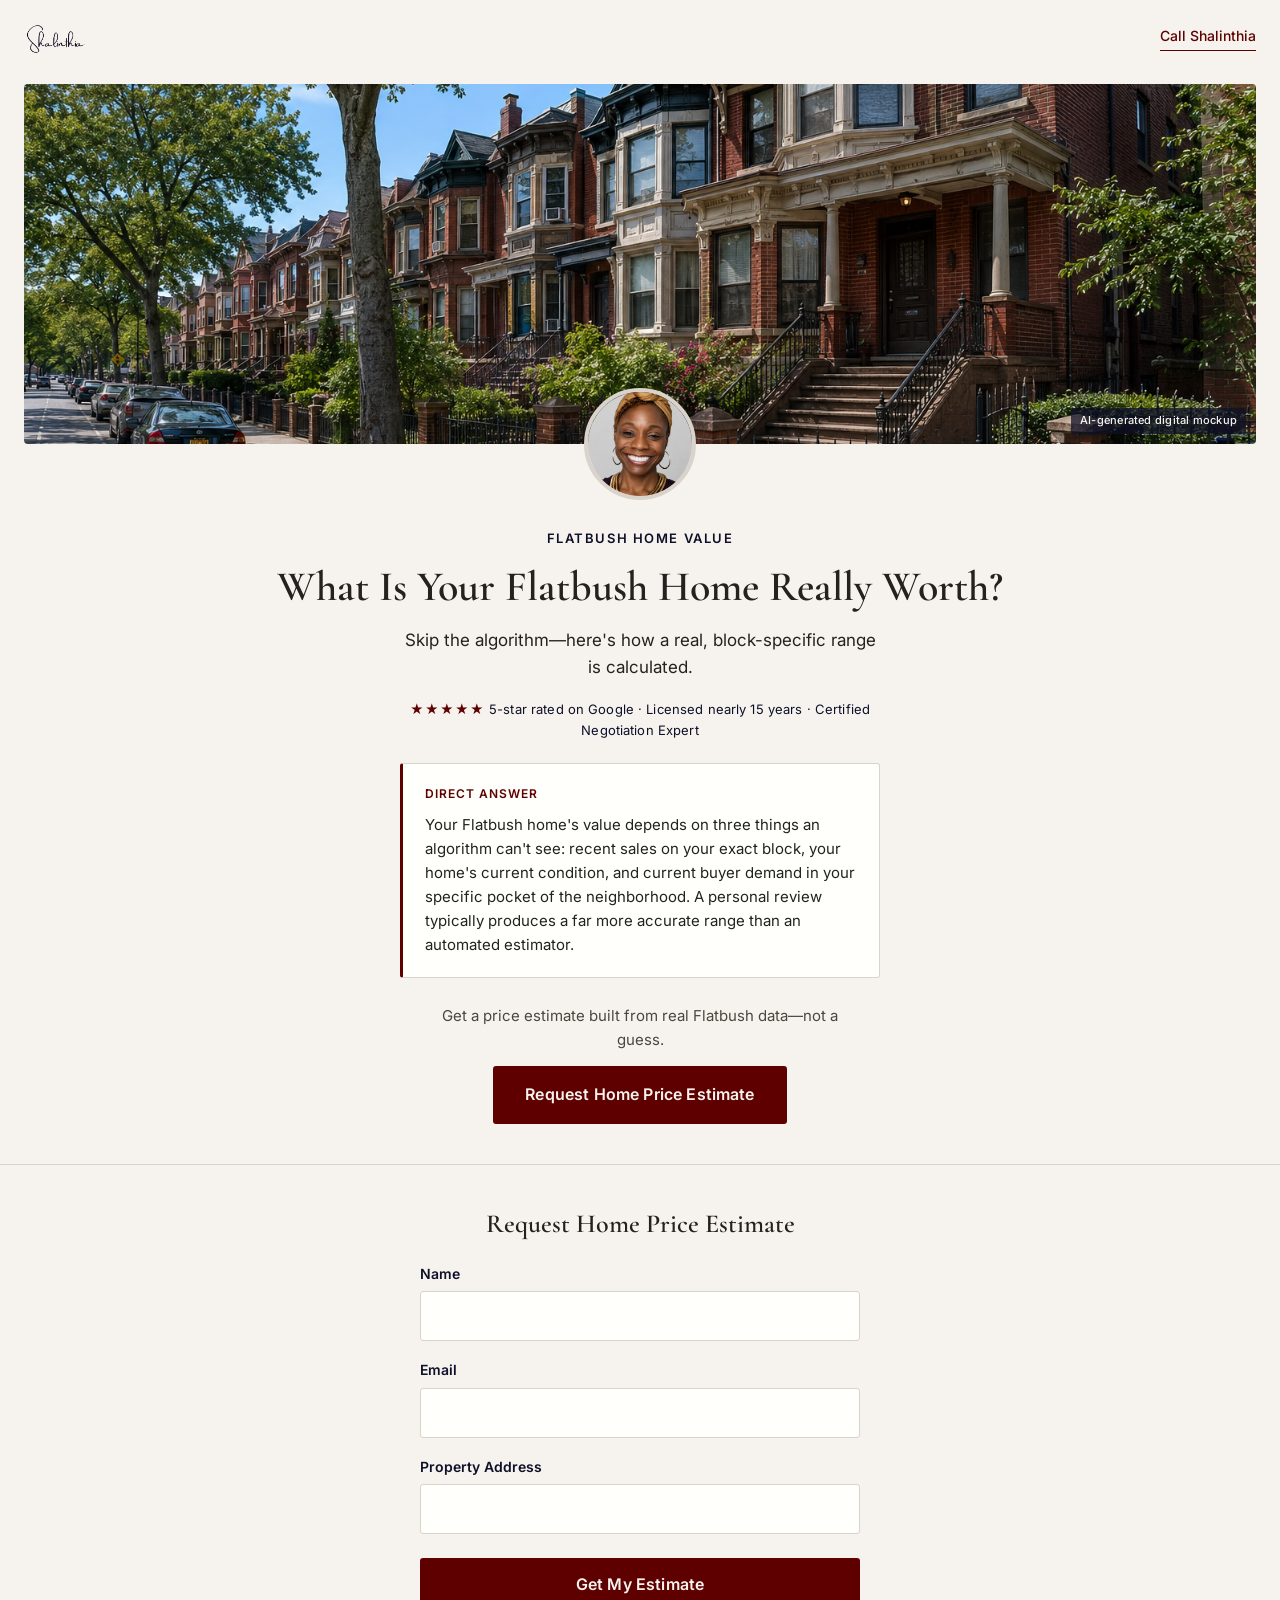
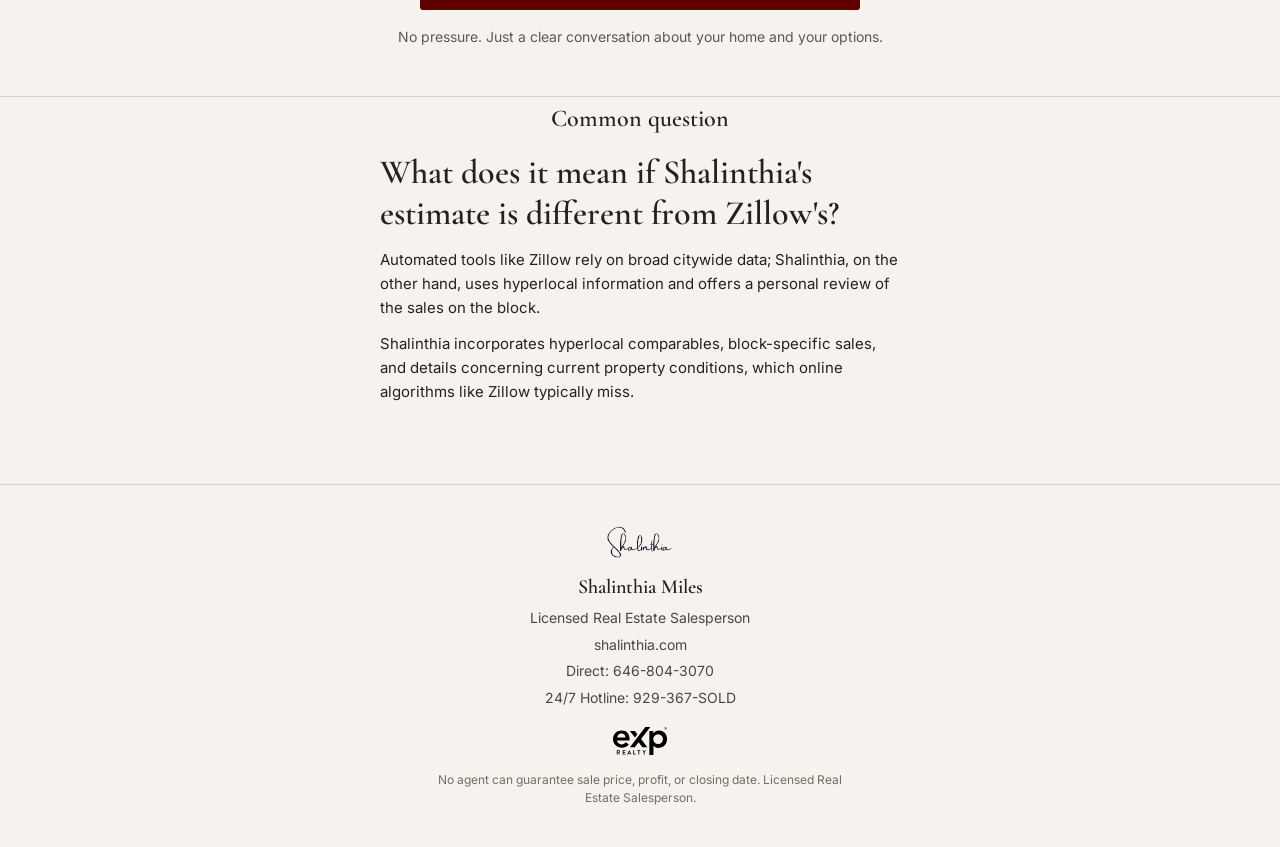
==== neighborhoods/flatbush/home-value/index.html @ cdb4d888 "Reorganize Flatbush home value page into neighborhoods/flatbush/home-value structure" ====
<!DOCTYPE html>
<html lang="en-US">
<head>
<meta charset="UTF-8">
<meta name="viewport" content="width=device-width, initial-scale=1.0">
<title>What Is Your Flatbush Home Really Worth? | Shalinthia Miles</title>
<meta name="description" content="Get a clear, realistic price range for your Flatbush home based on your home, nearby sales, and what buyers are paying right now.">
<link rel="canonical" href="https://shalinthia.com/flatbush-home-value/">
<meta name="robots" content="index, follow">

<meta property="og:title" content="What Is Your Flatbush Home Really Worth?">
<meta property="og:description" content="Get a clear, realistic price range for your Flatbush home based on your home, nearby sales, and what buyers are paying right now.">
<meta property="og:url" content="https://shalinthia.com/flatbush-home-value/">
<meta property="og:type" content="website">

<link rel="preconnect" href="https://fonts.googleapis.com">
<link rel="preconnect" href="https://fonts.gstatic.com" crossorigin>
<link href="https://fonts.googleapis.com/css2?family=Cormorant+Garamond:wght@500;600;700&family=Inter:wght@400;500;600&display=swap" rel="stylesheet">

<script type="application/ld+json">
{
  "@context": "https://schema.org",
  "@graph": [
    {
      "@type": "WebPage",
      "@id": "https://shalinthia.com/flatbush-home-value/#webpage",
      "url": "https://shalinthia.com/flatbush-home-value/",
      "name": "What Is Your Flatbush Home Really Worth?",
      "description": "Get a clear, realistic price range for your Flatbush home based on your home, nearby sales, and what buyers are paying right now.",
      "inLanguage": "en-US",
      "about": [
        { "@type": "Place", "name": "Flatbush, Brooklyn, NY" },
        { "@type": "Thing", "name": "Home value" },
        { "@type": "Thing", "name": "Home selling" }
      ],
      "mainEntity": { "@id": "https://shalinthia.com/flatbush-home-value/#service" },
      "author": { "@id": "https://shalinthia.com/#shalinthia-miles" }
    },
    {
      "@type": "FAQPage",
      "@id": "https://shalinthia.com/flatbush-home-value/#faq",
      "mainEntity": [
        {
          "@type": "Question",
          "name": "What does it mean if Shalinthia's estimate is different from Zillow's?",
          "acceptedAnswer": {
            "@type": "Answer",
            "text": "Automated tools like Zillow rely on broad citywide data; Shalinthia, on the other hand, uses hyperlocal information and offers a personal review of the sales on the block. She incorporates hyperlocal comparables, block-specific sales, and details concerning current property conditions, which online algorithms like Zillow typically miss."
          }
        }
      ]
    },
    {
      "@type": "Service",
      "@id": "https://shalinthia.com/flatbush-home-value/#service",
      "name": "Flatbush Home Value Consultation",
      "serviceType": "Home value consultation",
      "description": "A personal home-value conversation based on the home, nearby sales, and current buyer activity in Flatbush.",
      "provider": { "@id": "https://shalinthia.com/#shalinthia-miles" },
      "areaServed": { "@type": "Place", "name": "Flatbush, Brooklyn, NY" }
    },
    {
      "@type": "Person",
      "@id": "https://shalinthia.com/#shalinthia-miles",
      "name": "Shalinthia Miles",
      "url": "https://shalinthia.com/",
      "jobTitle": "Licensed Real Estate Salesperson",
      "telephone": "+1-646-804-3070"
    }
  ]
}
</script>

<style>
  :root{
    --cream:#F6F3EE;
    --burgundy:#5E0000;
    --navy:#0D1028;
    --divider:#D9D3CB;
    --charcoal:#24221F;
  }

  *{box-sizing:border-box;margin:0;padding:0;}

  html{scroll-behavior:smooth;}

  body{
    background:var(--cream);
    color:var(--charcoal);
    font-family:'Inter',sans-serif;
    font-size:16px;
    line-height:1.6;
    -webkit-font-smoothing:antialiased;
  }

  @media (min-width:600px){ body{ font-size:18px; } }

  h1,h2{
    font-family:'Cormorant Garamond',serif;
    font-weight:600;
    color:var(--charcoal);
    line-height:1.15;
  }

  a{color:inherit;}

  img{max-width:100%;display:block;}

  .wrap{max-width:100%;margin:0 auto;padding:0 24px;}

  /* Header */
  header{
    padding:20px 24px;
    display:flex;
    align-items:center;
    justify-content:space-between;
    gap:16px;
  }

  .site-logo{
    display:block;
    height:36px;
    width:auto;
  }

  .call-link{
    font-size:14px;
    font-weight:500;
    color:var(--burgundy);
    text-decoration:none;
    border-bottom:1px solid var(--burgundy);
    padding-bottom:2px;
    white-space:nowrap;
  }
  .call-link:focus-visible,
  a:focus-visible,
  button:focus-visible,
  input:focus-visible{
    outline:2px solid var(--burgundy);
    outline-offset:3px;
  }

  /* Hero */
  .hero{padding:8px 0 40px;}

  .hero-image-frame{
    position:relative;
    margin:0 24px 0;
    border-radius:4px;
    overflow:hidden;
  }
  .hero-image-frame img{
    width:100%;
    height:280px;
    object-fit:cover;
    display:block;
  }
  @media (min-width:600px){ .hero-image-frame img{ height:360px; } }

  .ai-label{
    position:absolute;
    bottom:10px;
    right:10px;
    background:rgba(13,16,40,0.72);
    color:#F6F3EE;
    font-size:11px;
    font-weight:500;
    letter-spacing:0.02em;
    padding:4px 9px;
    border-radius:2px;
    z-index:3;
  }

  .headshot-block{
    display:flex;
    flex-direction:column;
    align-items:center;
    margin-top:-56px;
    position:relative;
    z-index:2;
  }

  .headshot{
    width:112px;
    height:112px;
    border-radius:50%;
    object-fit:cover;
    border:4px solid var(--divider);
    background:var(--cream);
  }

  .signature-logo{
    margin-top:14px;
    height:34px;
    width:auto;
  }

  .hero-copy{
    text-align:center;
    padding:28px 24px 0;
  }

  .eyebrow{
    font-size:13px;
    font-weight:600;
    letter-spacing:0.12em;
    text-transform:uppercase;
    color:var(--navy);
    margin-bottom:14px;
  }

  h1{
    font-size:32px;
    margin-bottom:16px;
  }
  @media (min-width:600px){ h1{ font-size:42px; } }

  .subhead{
    font-size:17px;
    color:var(--charcoal);
    max-width:480px;
    margin:0 auto 18px;
  }

  .authority-bar{
    font-size:13px;
    color:var(--navy);
    max-width:480px;
    margin:0 auto 22px;
    letter-spacing:0.01em;
  }
  .authority-bar .stars{color:var(--burgundy);letter-spacing:1px;}

  .answer-card{
    text-align:left;
    background:#FFFFFB;
    border:1px solid var(--divider);
    border-left:3px solid var(--burgundy);
    border-radius:3px;
    padding:20px 22px;
    max-width:480px;
    margin:0 auto 26px;
  }
  .answer-card p{
    font-size:15px;
    color:var(--charcoal);
    line-height:1.6;
  }
  .answer-card .answer-label{
    font-size:12px;
    font-weight:600;
    letter-spacing:0.08em;
    text-transform:uppercase;
    color:var(--burgundy);
    margin-bottom:10px;
    display:block;
  }

  .cta-lead{
    font-size:15px;
    color:#4A473F;
    max-width:440px;
    margin:0 auto 14px;
  }

  .support-line{
    font-size:15px;
    color:#4A473F;
    max-width:460px;
    margin:0 auto 28px;
  }

  .btn-primary{
    display:inline-block;
    background:var(--burgundy);
    color:var(--cream);
    font-family:'Inter',sans-serif;
    font-weight:600;
    font-size:16px;
    text-decoration:none;
    padding:16px 32px;
    border-radius:3px;
    border:none;
    cursor:pointer;
    min-height:48px;
    letter-spacing:0.01em;
  }
  .btn-primary:hover{background:#4A0000;}

  /* Divider */
  .divider{
    border:none;
    border-top:1px solid var(--divider);
    width:100%;
    margin:0;
  }

  /* Form */
  .form-section{padding:44px 24px 48px;}

  .form-heading{
    text-align:center;
    font-size:26px;
    margin-bottom:24px;
  }

  form{
    display:flex;
    flex-direction:column;
    gap:18px;
    max-width:440px;
    margin:0 auto;
  }

  .field{
    display:flex;
    flex-direction:column;
    gap:6px;
  }

  label{
    font-size:14px;
    font-weight:600;
    color:var(--navy);
  }

  input{
    font-family:'Inter',sans-serif;
    font-size:16px;
    padding:14px 14px;
    border:1px solid var(--divider);
    border-radius:3px;
    background:#FFFFFB;
    color:var(--charcoal);
    min-height:48px;
  }
  input::placeholder{color:#9C978B;}

  .submit-btn{
    margin-top:6px;
  }

  .form-note{
    text-align:center;
    font-size:14px;
    color:#5C594F;
    margin-top:16px;
  }

  /* Footer */
  footer{
    padding:36px 24px 40px;
    text-align:center;
    border-top:1px solid var(--divider);
  }

  .footer-signature{
    height:40px;
    width:auto;
    margin:0 auto 10px;
    display:block;
  }

  .footer-name{
    font-family:'Cormorant Garamond',serif;
    font-size:20px;
    font-weight:600;
    margin-bottom:4px;
  }

  .footer-line{
    font-size:14px;
    color:#4A473F;
    margin-bottom:4px;
  }

  .footer-line a{text-decoration:none;color:#4A473F;}

  .exp-logo{
    margin:18px auto 16px;
    height:28px;
    width:auto;
    display:block;
  }

  .compliance{
    font-size:12px;
    color:#726E63;
    max-width:420px;
    margin:14px auto 0;
    line-height:1.5;
  }

  /* FAQ */
  .faq-section{padding:8px 24px 44px;}

  .faq-heading{
    text-align:center;
    font-size:24px;
    margin-bottom:20px;
  }

  .faq-item{
    max-width:520px;
    margin:0 auto 18px;
    padding-bottom:18px;
    border-bottom:1px solid var(--divider);
  }
  .faq-item:last-child{border-bottom:none;}

  .faq-q{
    font-family:'Cormorant Garamond',serif;
    font-weight:600;
    font-size:28px;
    line-height:1.2;
    color:var(--charcoal);
    margin-bottom:14px;
  }
  @media (min-width:600px){ .faq-q{ font-size:34px; } }

  .faq-a{
    font-size:15px;
    color:var(--charcoal);
  }

  @media (prefers-reduced-motion: reduce){
    html{scroll-behavior:auto;}
  }
</style>
</head>
<body>

<header>
  <a href="/" aria-label="Shalinthia Miles home">
    <img class="site-logo" src="images/signature-logo.png" alt="Shalinthia Miles signature">
  </a>
  <a href="tel:+16468043070" class="call-link">Call Shalinthia</a>
</header>

<main>
  <section class="hero" aria-labelledby="hero-heading">
    <div class="hero-image-frame">
      <img src="images/flatbush-hero-image.png"
           alt="A tree-lined residential street of Flatbush, Brooklyn brownstones on a clear day">
      <span class="ai-label">AI-generated digital mockup</span>
    </div>

    <div class="headshot-block">
      <img class="headshot" src="images/shalinthia-headshot.png" alt="Shalinthia Miles, Licensed Real Estate Salesperson">
    </div>

    <div class="hero-copy">
      <p class="eyebrow">Flatbush Home Value</p>
      <h1 id="hero-heading">What Is Your Flatbush Home Really Worth?</h1>
      <p class="subhead">Skip the algorithm&mdash;here's how a real, block-specific range is calculated.</p>
      <p class="authority-bar"><span class="stars">&#9733;&#9733;&#9733;&#9733;&#9733;</span> 5-star rated on Google &middot; Licensed nearly 15 years &middot; Certified Negotiation Expert</p>

      <div class="answer-card">
        <span class="answer-label">Direct answer</span>
        <p>Your Flatbush home's value depends on three things an algorithm can't see: recent sales on your exact block, your home's current condition, and current buyer demand in your specific pocket of the neighborhood. A personal review typically produces a far more accurate range than an automated estimator.</p>
      </div>

      <p class="cta-lead">Get a price estimate built from real Flatbush data&mdash;not a guess.</p>
      <a href="#estimate-form" class="btn-primary">Request Home Price Estimate</a>
    </div>
  </section>

  <hr class="divider">

  <section class="form-section" id="estimate-form" aria-labelledby="form-heading">
    <div class="wrap">
      <h2 class="form-heading" id="form-heading">Request Home Price Estimate</h2>
      <form action="#" method="POST">
        <div class="field">
          <label for="name">Name</label>
          <input type="text" id="name" name="name" autocomplete="name" required>
        </div>
        <div class="field">
          <label for="email">Email</label>
          <input type="email" id="email" name="email" autocomplete="email" required>
        </div>
        <div class="field">
          <label for="address">Property Address</label>
          <input type="text" id="address" name="address" autocomplete="street-address" required>
        </div>
        <button type="submit" class="btn-primary submit-btn">Get My Estimate</button>
      </form>
      <p class="form-note">No pressure. Just a clear conversation about your home and your options.</p>
    </div>
  </section>

  <hr class="divider">

  <section class="faq-section" aria-labelledby="faq-heading">
    <div class="wrap">
      <h2 class="faq-heading" id="faq-heading">Common question</h2>
      <div class="faq-item">
        <p class="faq-q">What does it mean if Shalinthia's estimate is different from Zillow's?</p>
        <p class="faq-a">Automated tools like Zillow rely on broad citywide data; Shalinthia, on the other hand, uses hyperlocal information and offers a personal review of the sales on the block.</p>
        <p class="faq-a" style="margin-top:12px;">Shalinthia incorporates hyperlocal comparables, block-specific sales, and details concerning current property conditions, which online algorithms like Zillow typically miss.</p>
      </div>
    </div>
  </section>
</main>

<footer>
  <img class="footer-signature" src="images/signature-logo.png" alt="Shalinthia Miles signature">
  <p class="footer-name">Shalinthia Miles</p>
  <p class="footer-line">Licensed Real Estate Salesperson</p>
  <p class="footer-line"><a href="https://shalinthia.com">shalinthia.com</a></p>
  <p class="footer-line">Direct: <a href="tel:+16468043070">646-804-3070</a></p>
  <p class="footer-line">24/7 Hotline: <a href="tel:9293677653">929-367-SOLD</a></p>

  <!-- eXp Realty approved logo -->
  <img class="exp-logo" src="images/exp-logo.svg" alt="eXp Realty">

  <p class="compliance">No agent can guarantee sale price, profit, or closing date. Licensed Real Estate Salesperson.</p>
</footer>

</body>
</html>
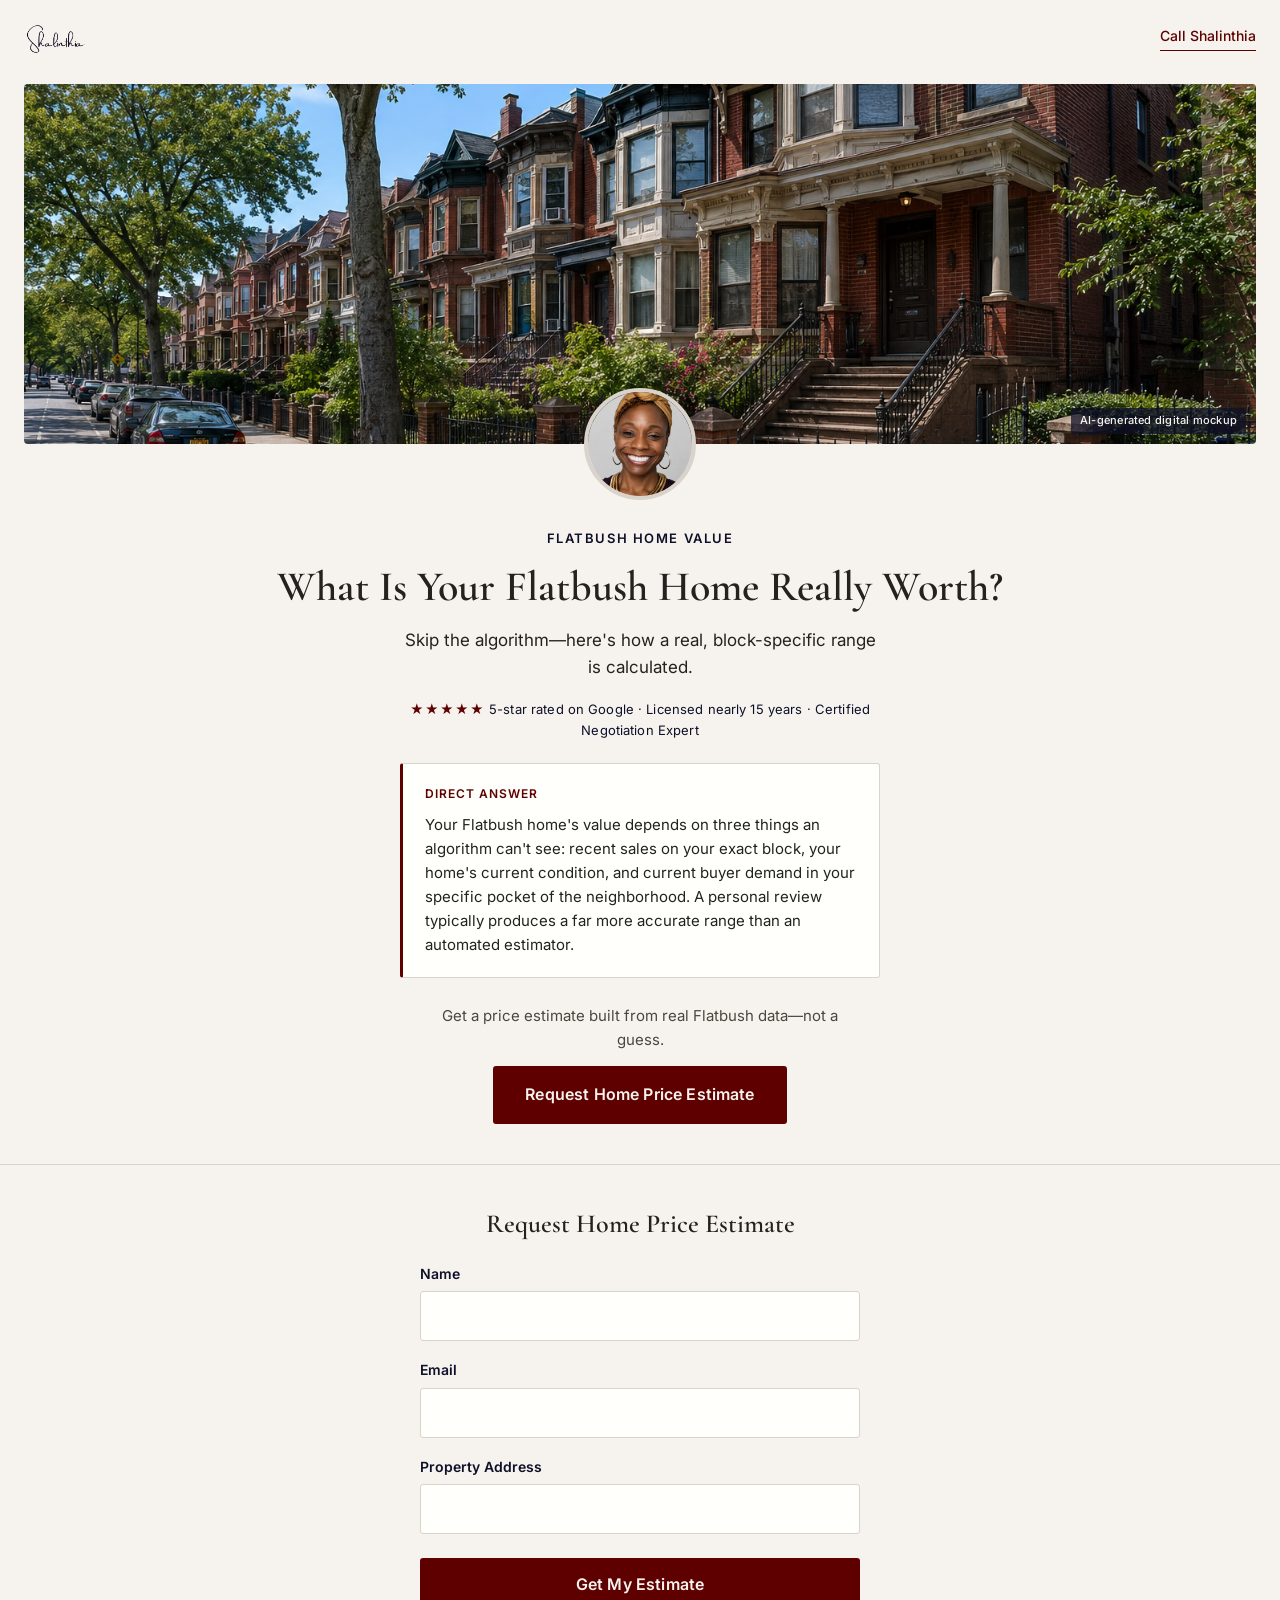
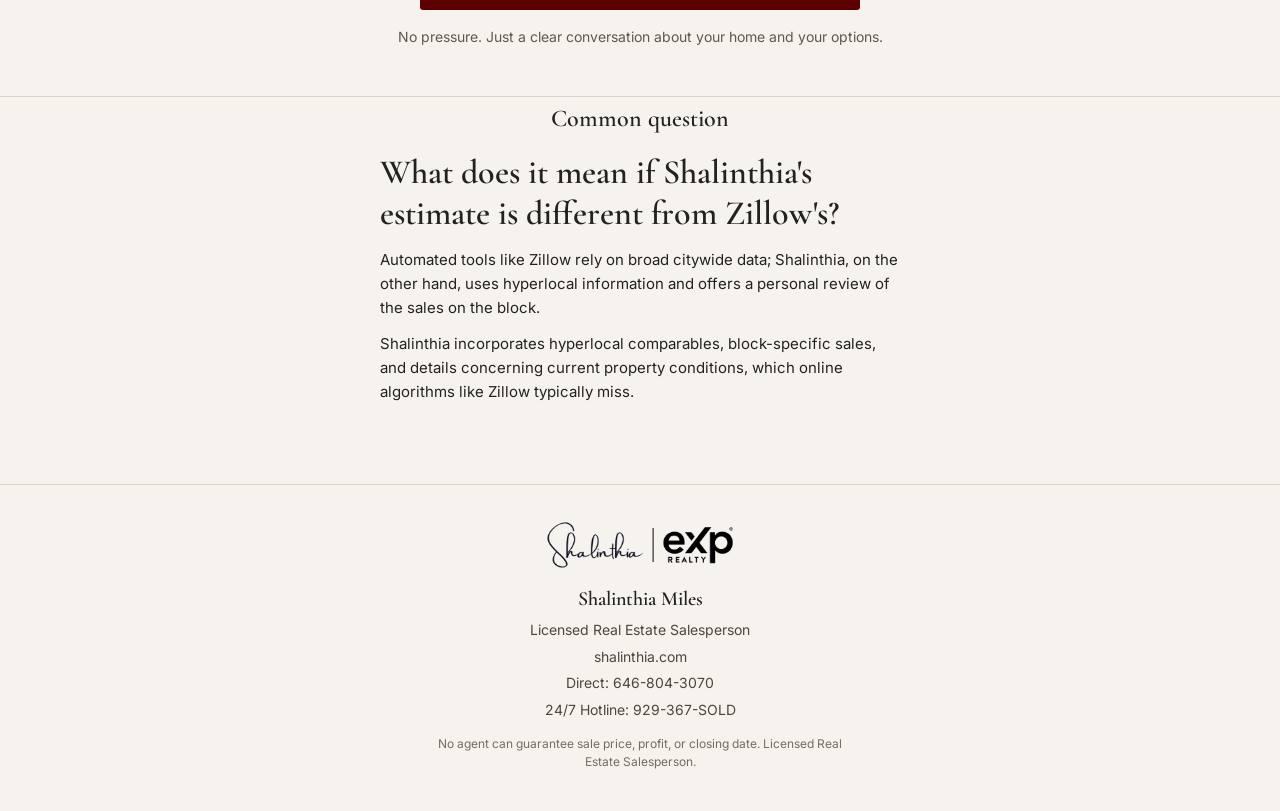
==== commit aea27379: "Update brand rules: co-branded logo, no "Brokered by" line, guidelines v2026.2 Older brand, complian" ====
--- a/neighborhoods/flatbush/home-value/index.html
+++ b/neighborhoods/flatbush/home-value/index.html
@@ -5,12 +5,12 @@
 <meta name="viewport" content="width=device-width, initial-scale=1.0">
 <title>What Is Your Flatbush Home Really Worth? | Shalinthia Miles</title>
 <meta name="description" content="Get a clear, realistic price range for your Flatbush home based on your home, nearby sales, and what buyers are paying right now.">
-<link rel="canonical" href="https://shalinthia.com/flatbush-home-value/">
+<link rel="canonical" href="https://www.shalinthia.com/neighborhoods/flatbush/home-value/">
 <meta name="robots" content="index, follow">
 
 <meta property="og:title" content="What Is Your Flatbush Home Really Worth?">
 <meta property="og:description" content="Get a clear, realistic price range for your Flatbush home based on your home, nearby sales, and what buyers are paying right now.">
-<meta property="og:url" content="https://shalinthia.com/flatbush-home-value/">
+<meta property="og:url" content="https://www.shalinthia.com/neighborhoods/flatbush/home-value/">
 <meta property="og:type" content="website">
 
 <link rel="preconnect" href="https://fonts.googleapis.com">
@@ -23,8 +23,8 @@
   "@graph": [
     {
       "@type": "WebPage",
-      "@id": "https://shalinthia.com/flatbush-home-value/#webpage",
-      "url": "https://shalinthia.com/flatbush-home-value/",
+      "@id": "https://www.shalinthia.com/neighborhoods/flatbush/home-value/#webpage",
+      "url": "https://www.shalinthia.com/neighborhoods/flatbush/home-value/",
       "name": "What Is Your Flatbush Home Really Worth?",
       "description": "Get a clear, realistic price range for your Flatbush home based on your home, nearby sales, and what buyers are paying right now.",
       "inLanguage": "en-US",
@@ -33,12 +33,12 @@
         { "@type": "Thing", "name": "Home value" },
         { "@type": "Thing", "name": "Home selling" }
       ],
-      "mainEntity": { "@id": "https://shalinthia.com/flatbush-home-value/#service" },
+      "mainEntity": { "@id": "https://www.shalinthia.com/neighborhoods/flatbush/home-value/#service" },
       "author": { "@id": "https://shalinthia.com/#shalinthia-miles" }
     },
     {
       "@type": "FAQPage",
-      "@id": "https://shalinthia.com/flatbush-home-value/#faq",
+      "@id": "https://www.shalinthia.com/neighborhoods/flatbush/home-value/#faq",
       "mainEntity": [
         {
           "@type": "Question",
@@ -52,7 +52,7 @@
     },
     {
       "@type": "Service",
-      "@id": "https://shalinthia.com/flatbush-home-value/#service",
+      "@id": "https://www.shalinthia.com/neighborhoods/flatbush/home-value/#service",
       "name": "Flatbush Home Value Consultation",
       "serviceType": "Home value consultation",
       "description": "A personal home-value conversation based on the home, nearby sales, and current buyer activity in Flatbush.",
@@ -354,10 +354,11 @@
     border-top:1px solid var(--divider);
   }
 
-  .footer-signature{
-    height:40px;
+  /* Shalinthia | eXp Realty co-branded logo (BRAND_2026.md) */
+  .footer-cobrand{
+    height:48px;
     width:auto;
-    margin:0 auto 10px;
+    margin:0 auto 14px;
     display:block;
   }
 
@@ -375,13 +376,6 @@
   }
 
   .footer-line a{text-decoration:none;color:#4A473F;}
-
-  .exp-logo{
-    margin:18px auto 16px;
-    height:28px;
-    width:auto;
-    display:block;
-  }
 
   .compliance{
     font-size:12px;
@@ -504,18 +498,16 @@
 </main>
 
 <footer>
-  <img class="footer-signature" src="images/signature-logo.png" alt="Shalinthia Miles signature">
+  <img class="footer-cobrand" src="images/shalinthia-exp-cobrand-black.png" alt="Shalinthia Miles | eXp Realty">
   <p class="footer-name">Shalinthia Miles</p>
   <p class="footer-line">Licensed Real Estate Salesperson</p>
   <p class="footer-line"><a href="https://shalinthia.com">shalinthia.com</a></p>
   <p class="footer-line">Direct: <a href="tel:+16468043070">646-804-3070</a></p>
   <p class="footer-line">24/7 Hotline: <a href="tel:9293677653">929-367-SOLD</a></p>
 
-  <!-- eXp Realty approved logo -->
-  <img class="exp-logo" src="images/exp-logo.svg" alt="eXp Realty">
-
   <p class="compliance">No agent can guarantee sale price, profit, or closing date. Licensed Real Estate Salesperson.</p>
 </footer>
 
 </body>
 </html>
+
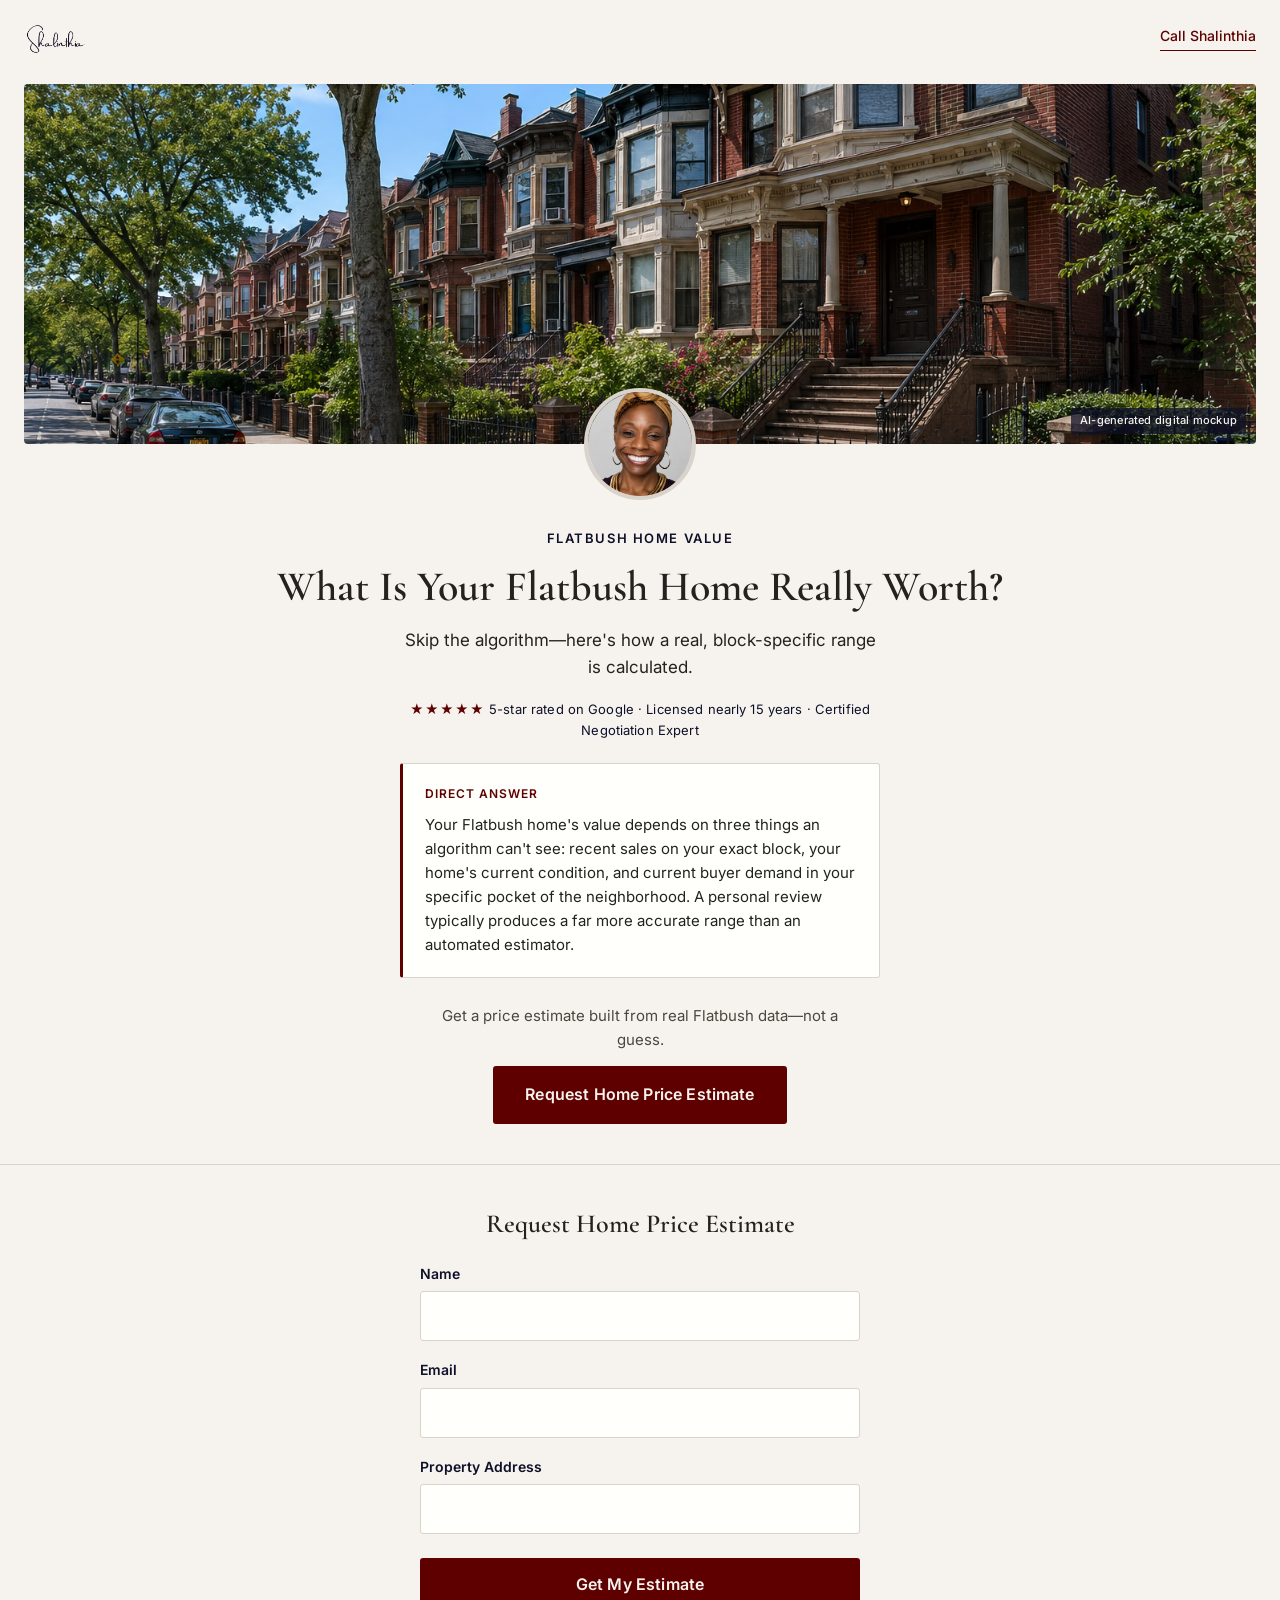
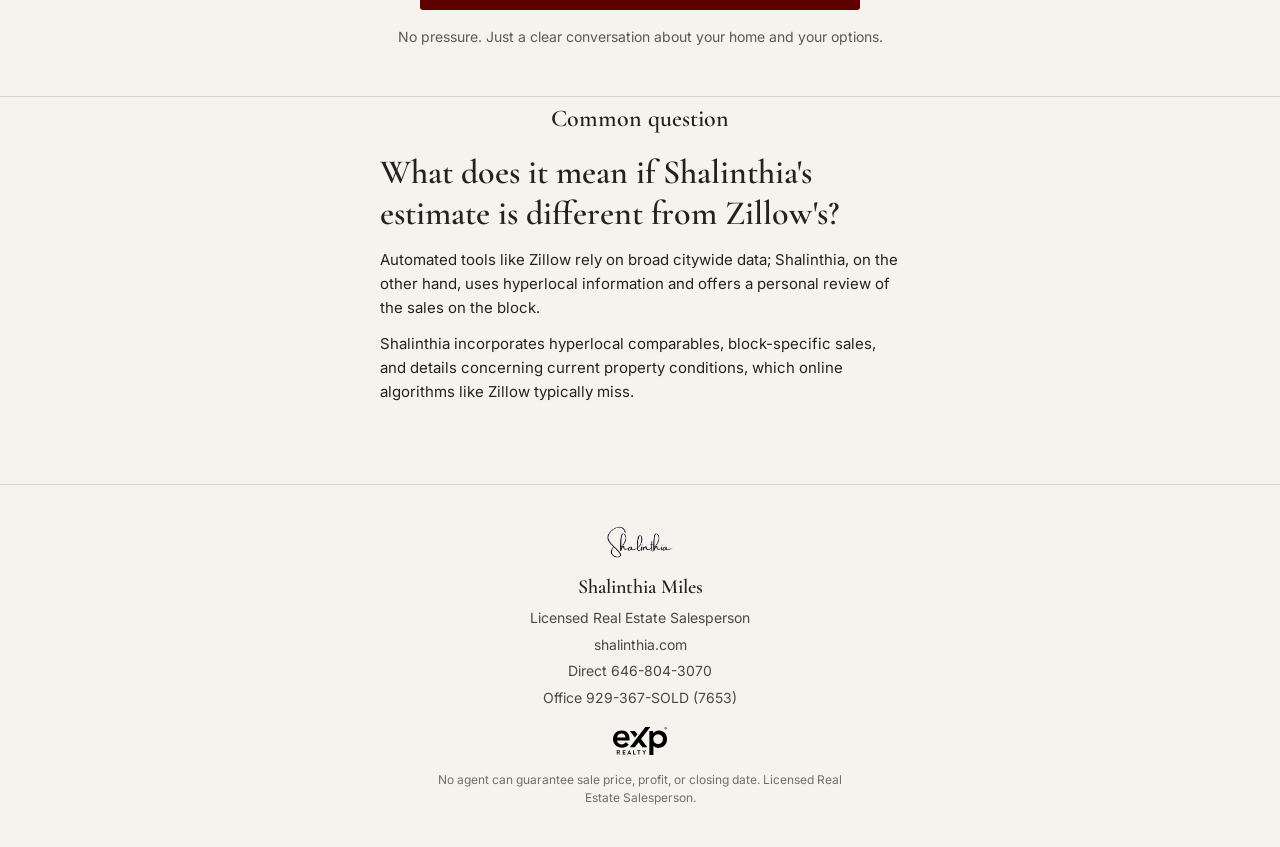
==== commit 6b3d6fad: "Client Portal nav spec, and the site's rules brought up to her decisions of Sept 30 to Oct 2 - imple" ====
--- a/neighborhoods/flatbush/home-value/index.html
+++ b/neighborhoods/flatbush/home-value/index.html
@@ -354,11 +354,10 @@
     border-top:1px solid var(--divider);
   }
 
-  /* Shalinthia | eXp Realty co-branded logo (BRAND_2026.md) */
-  .footer-cobrand{
-    height:48px;
+  .footer-signature{
+    height:40px;
     width:auto;
-    margin:0 auto 14px;
+    margin:0 auto 10px;
     display:block;
   }
 
@@ -376,6 +375,13 @@
   }
 
   .footer-line a{text-decoration:none;color:#4A473F;}
+
+  .exp-logo{
+    margin:18px auto 16px;
+    height:28px;
+    width:auto;
+    display:block;
+  }
 
   .compliance{
     font-size:12px;
@@ -498,12 +504,15 @@
 </main>
 
 <footer>
-  <img class="footer-cobrand" src="images/shalinthia-exp-cobrand-black.png" alt="Shalinthia Miles | eXp Realty">
+  <img class="footer-signature" src="images/signature-logo.png" alt="Shalinthia Miles signature">
   <p class="footer-name">Shalinthia Miles</p>
   <p class="footer-line">Licensed Real Estate Salesperson</p>
   <p class="footer-line"><a href="https://shalinthia.com">shalinthia.com</a></p>
-  <p class="footer-line">Direct: <a href="tel:+16468043070">646-804-3070</a></p>
-  <p class="footer-line">24/7 Hotline: <a href="tel:9293677653">929-367-SOLD</a></p>
+  <p class="footer-line">Direct <a href="tel:+16468043070">646-804-3070</a></p>
+  <p class="footer-line">Office <a href="tel:+19293677653">929-367-SOLD (7653)</a></p>
+
+  <!-- eXp Realty approved logo -->
+  <img class="exp-logo" src="images/exp-logo.svg" alt="eXp Realty">
 
   <p class="compliance">No agent can guarantee sale price, profit, or closing date. Licensed Real Estate Salesperson.</p>
 </footer>
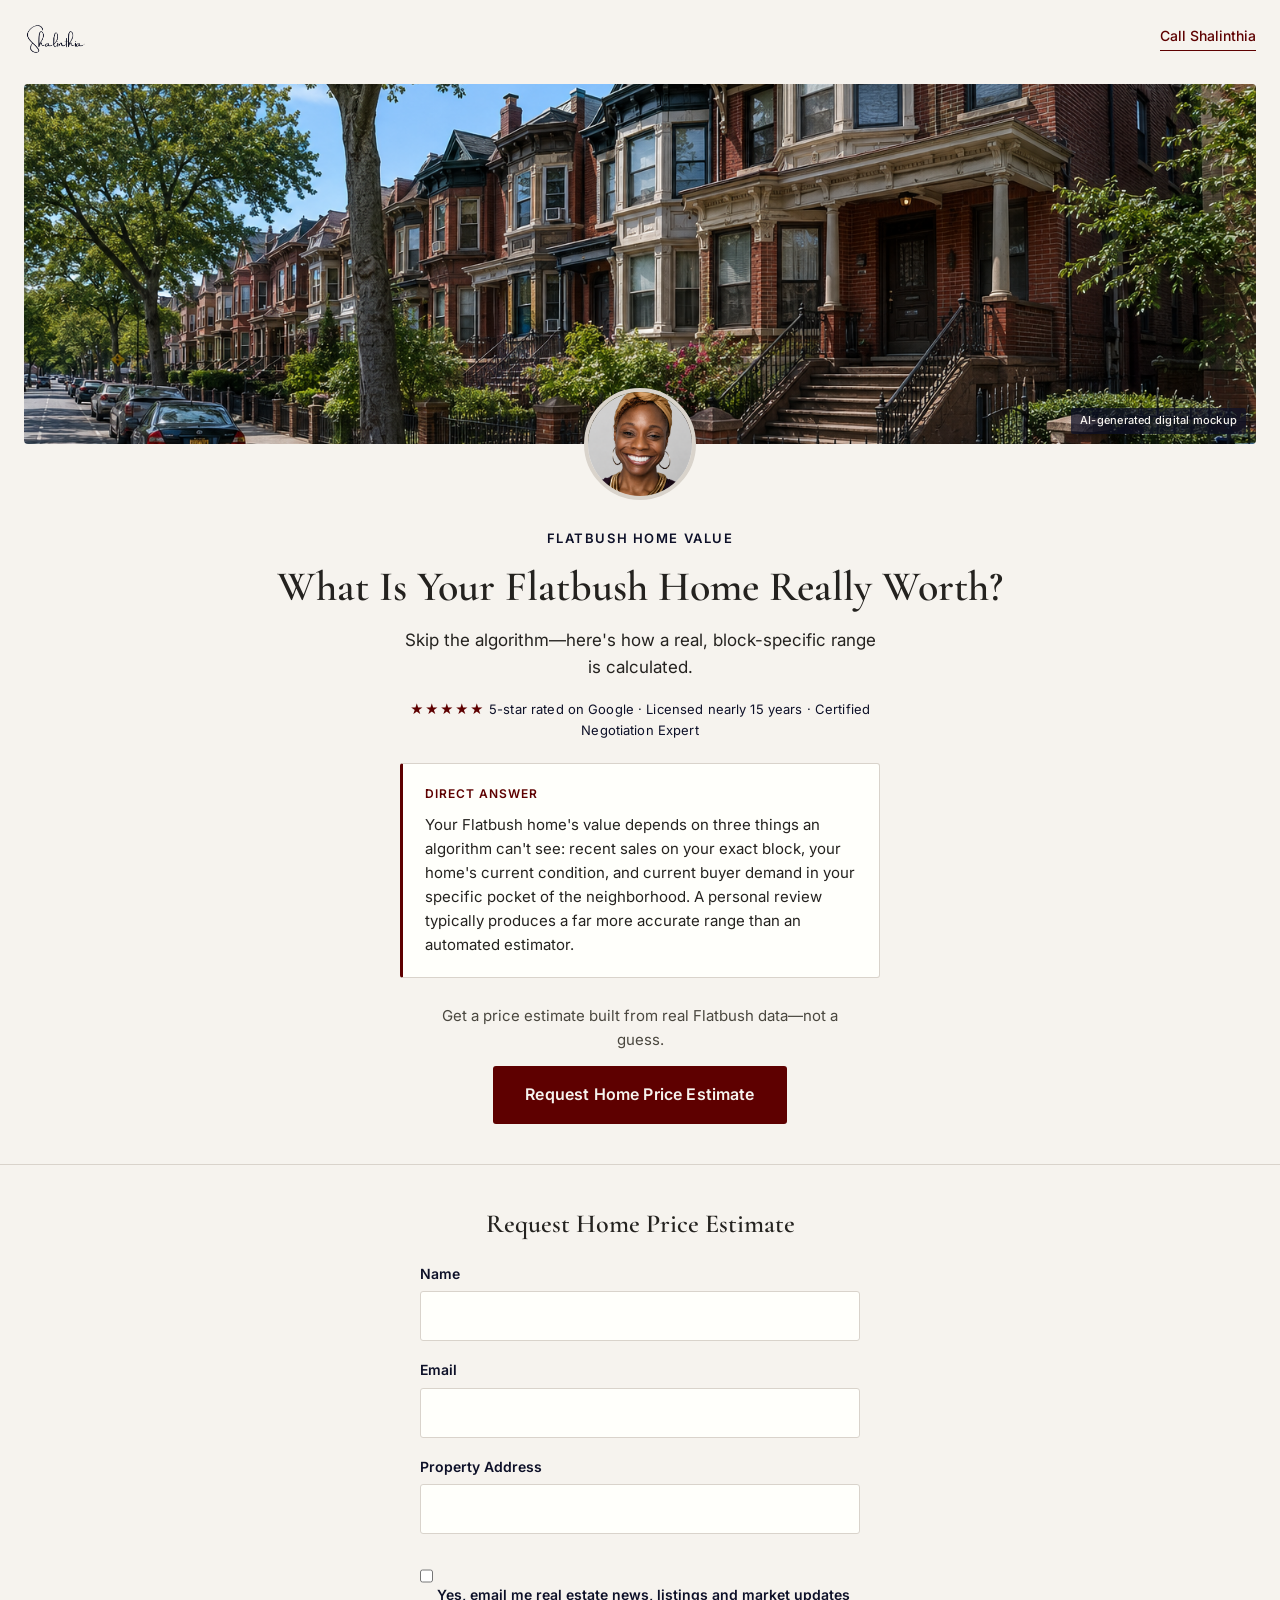
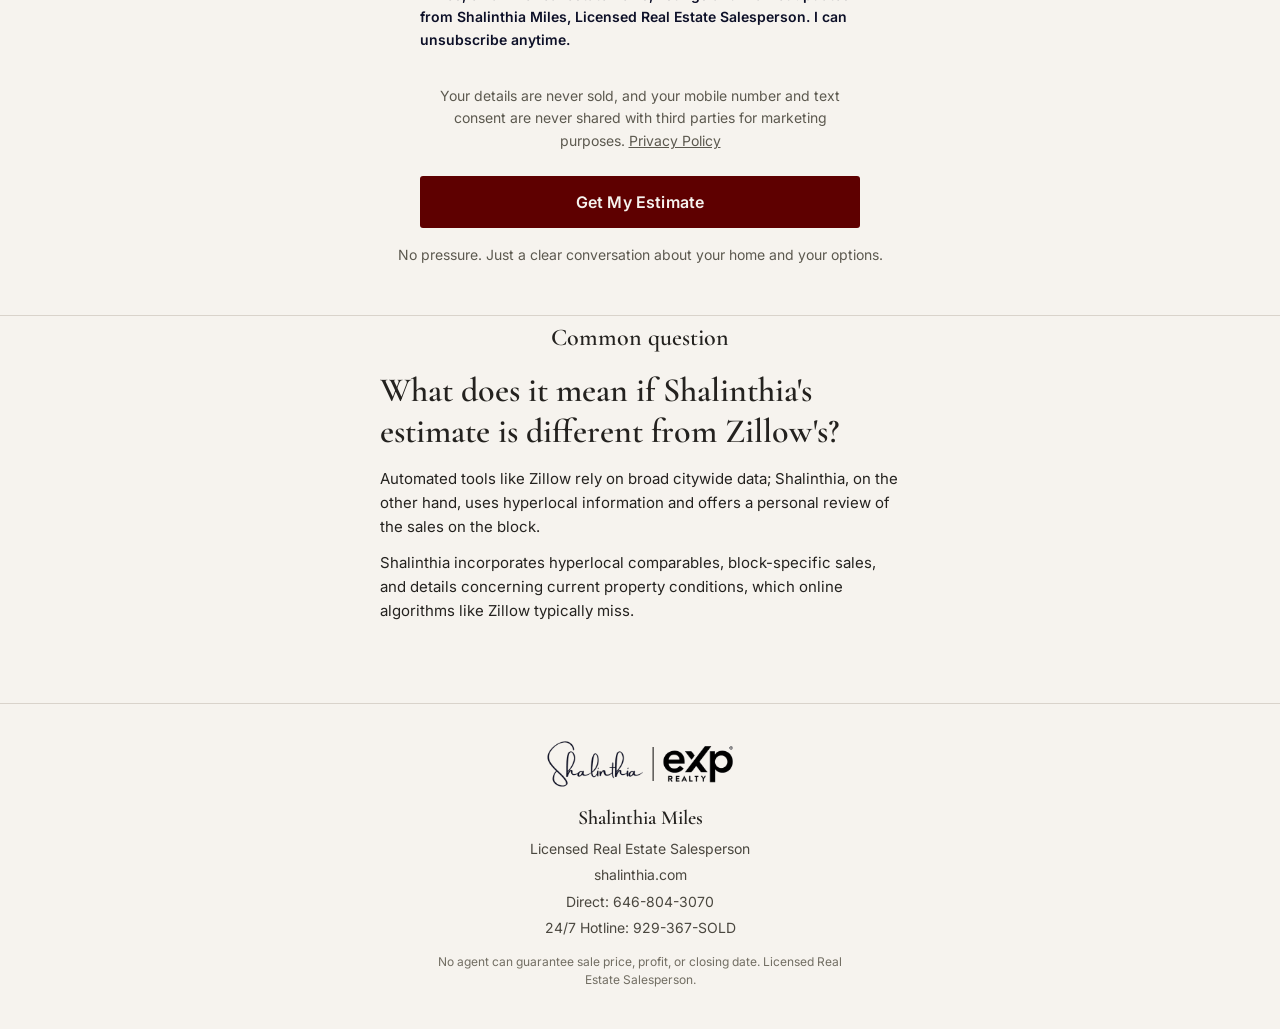
==== commit dfa5df63: "Connect the site to SOS; bring the specs current with her decisions - SOS_INTEGRATION.md: how shalin" ====
--- a/neighborhoods/flatbush/home-value/index.html
+++ b/neighborhoods/flatbush/home-value/index.html
@@ -354,10 +354,11 @@
     border-top:1px solid var(--divider);
   }
 
-  .footer-signature{
-    height:40px;
+  /* Shalinthia | eXp Realty co-branded logo (BRAND_2026.md) */
+  .footer-cobrand{
+    height:48px;
     width:auto;
-    margin:0 auto 10px;
+    margin:0 auto 14px;
     display:block;
   }
 
@@ -375,13 +376,6 @@
   }
 
   .footer-line a{text-decoration:none;color:#4A473F;}
-
-  .exp-logo{
-    margin:18px auto 16px;
-    height:28px;
-    width:auto;
-    display:block;
-  }
 
   .compliance{
     font-size:12px;
@@ -483,6 +477,12 @@
           <label for="address">Property Address</label>
           <input type="text" id="address" name="address" autocomplete="street-address" required>
         </div>
+        <!-- Consent wording SOS-CONSENT-2026-10-v2 (shared by her website and PESACH forms): exact text, unticked, never required. No mobile field here, so no text box. -->
+        <div class="field consent">
+          <label><input type="checkbox" name="consent_email" value="on"> Yes, email me real estate news, listings and market updates from Shalinthia Miles, Licensed Real Estate Salesperson. I can unsubscribe anytime.</label>
+        </div>
+        <input type="hidden" name="consent_language_version" value="SOS-CONSENT-2026-10-v2">
+        <p class="form-note consent-privacy">Your details are never sold, and your mobile number and text consent are never shared with third parties for marketing purposes. <a href="https://shalinthia.com/privacy">Privacy Policy</a></p>
         <button type="submit" class="btn-primary submit-btn">Get My Estimate</button>
       </form>
       <p class="form-note">No pressure. Just a clear conversation about your home and your options.</p>
@@ -504,15 +504,12 @@
 </main>
 
 <footer>
-  <img class="footer-signature" src="images/signature-logo.png" alt="Shalinthia Miles signature">
+  <img class="footer-cobrand" src="images/shalinthia-exp-cobrand-black.png" alt="Shalinthia Miles | eXp Realty">
   <p class="footer-name">Shalinthia Miles</p>
   <p class="footer-line">Licensed Real Estate Salesperson</p>
   <p class="footer-line"><a href="https://shalinthia.com">shalinthia.com</a></p>
-  <p class="footer-line">Direct <a href="tel:+16468043070">646-804-3070</a></p>
-  <p class="footer-line">Office <a href="tel:+19293677653">929-367-SOLD (7653)</a></p>
-
-  <!-- eXp Realty approved logo -->
-  <img class="exp-logo" src="images/exp-logo.svg" alt="eXp Realty">
+  <p class="footer-line">Direct: <a href="tel:+16468043070">646-804-3070</a></p>
+  <p class="footer-line">24/7 Hotline: <a href="tel:9293677653">929-367-SOLD</a></p>
 
   <p class="compliance">No agent can guarantee sale price, profit, or closing date. Licensed Real Estate Salesperson.</p>
 </footer>
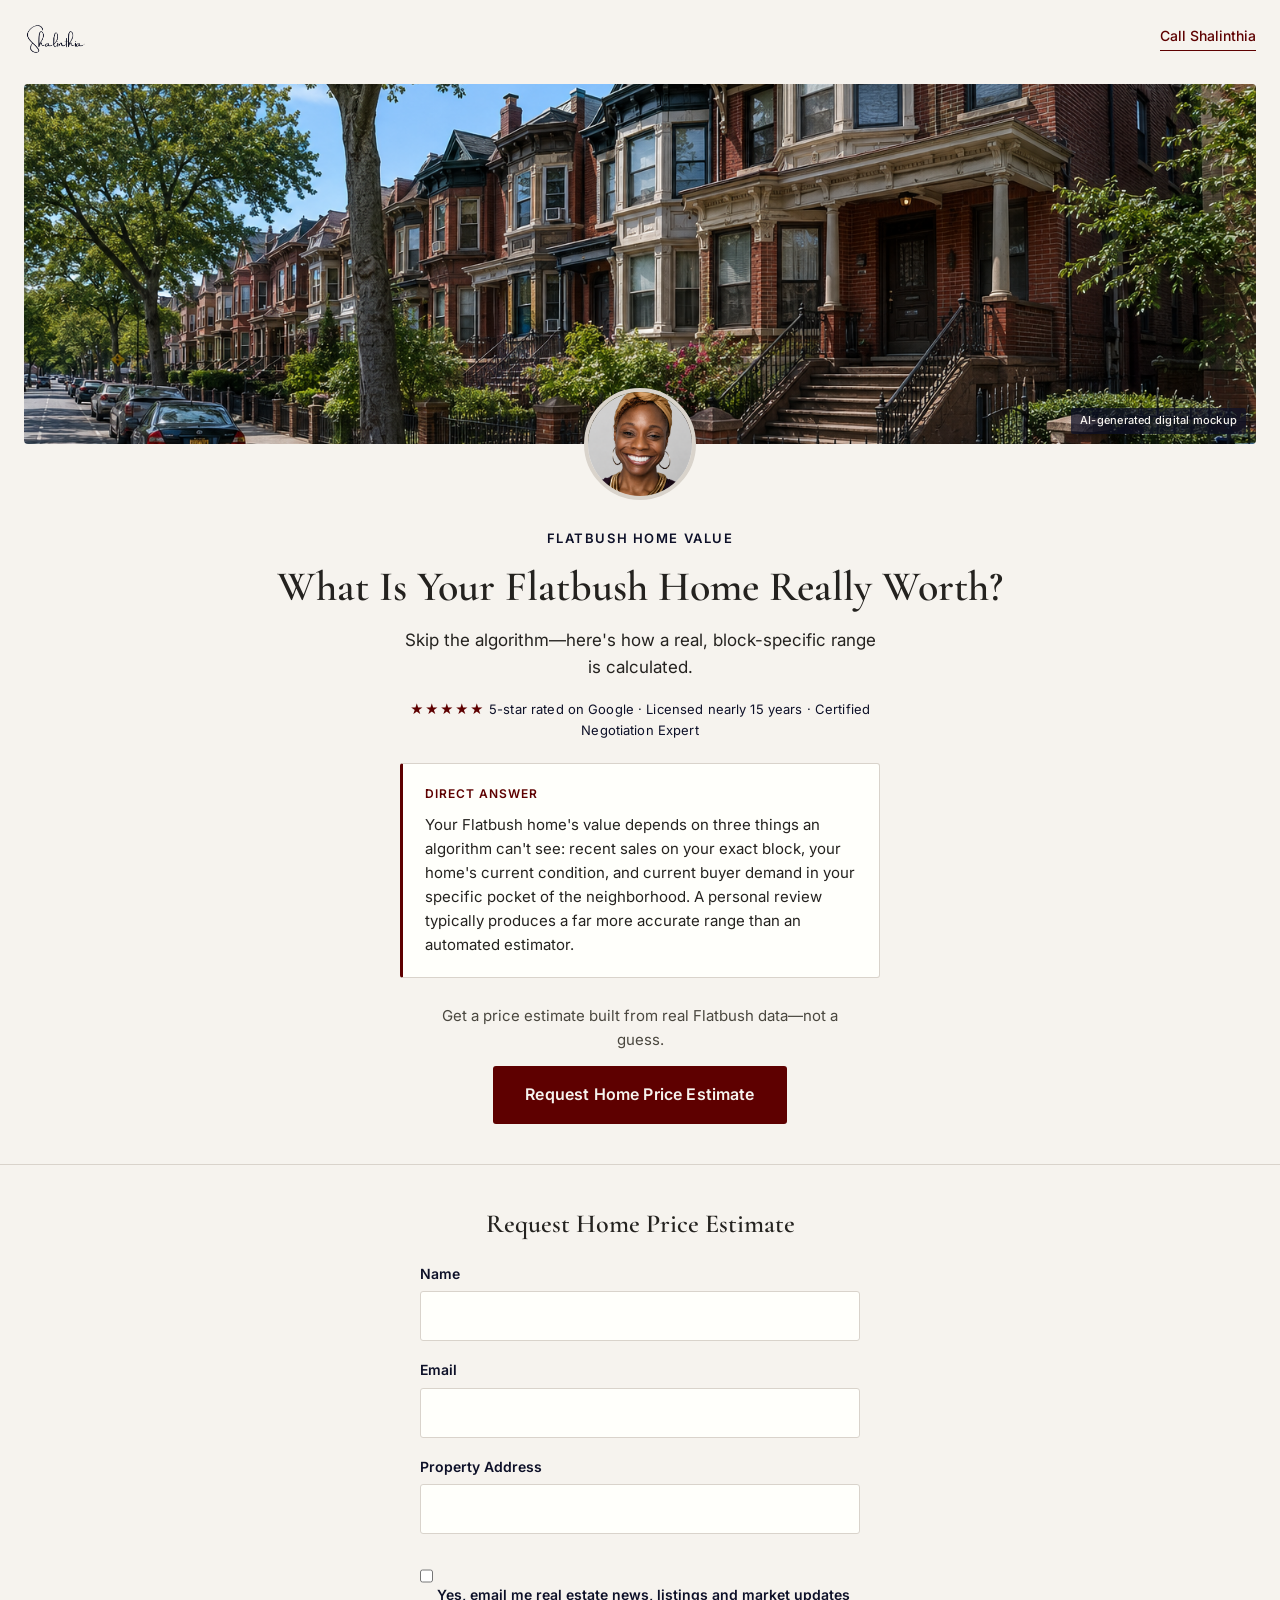
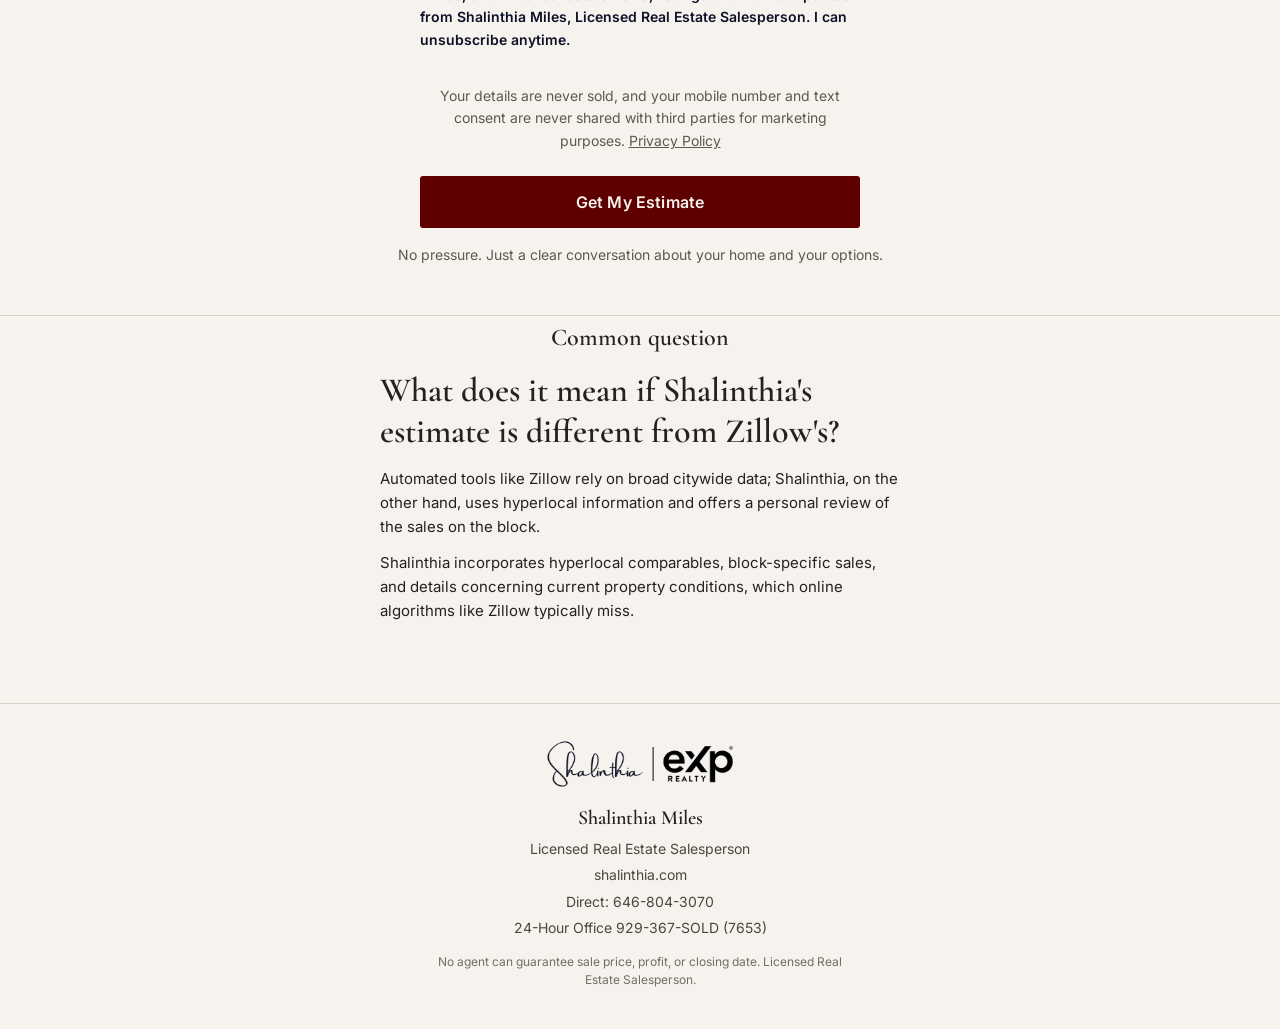
==== commit 0e84cc7e: "Office line reads "24-Hour Office 929-367-SOLD (7653)" Her words (2026-10-02): "Use Brand files. I j" ====
--- a/neighborhoods/flatbush/home-value/index.html
+++ b/neighborhoods/flatbush/home-value/index.html
@@ -509,7 +509,7 @@
   <p class="footer-line">Licensed Real Estate Salesperson</p>
   <p class="footer-line"><a href="https://shalinthia.com">shalinthia.com</a></p>
   <p class="footer-line">Direct: <a href="tel:+16468043070">646-804-3070</a></p>
-  <p class="footer-line">24/7 Hotline: <a href="tel:9293677653">929-367-SOLD</a></p>
+  <p class="footer-line">24-Hour Office <a href="tel:+19293677653">929-367-SOLD (7653)</a></p>
 
   <p class="compliance">No agent can guarantee sale price, profit, or closing date. Licensed Real Estate Salesperson.</p>
 </footer>
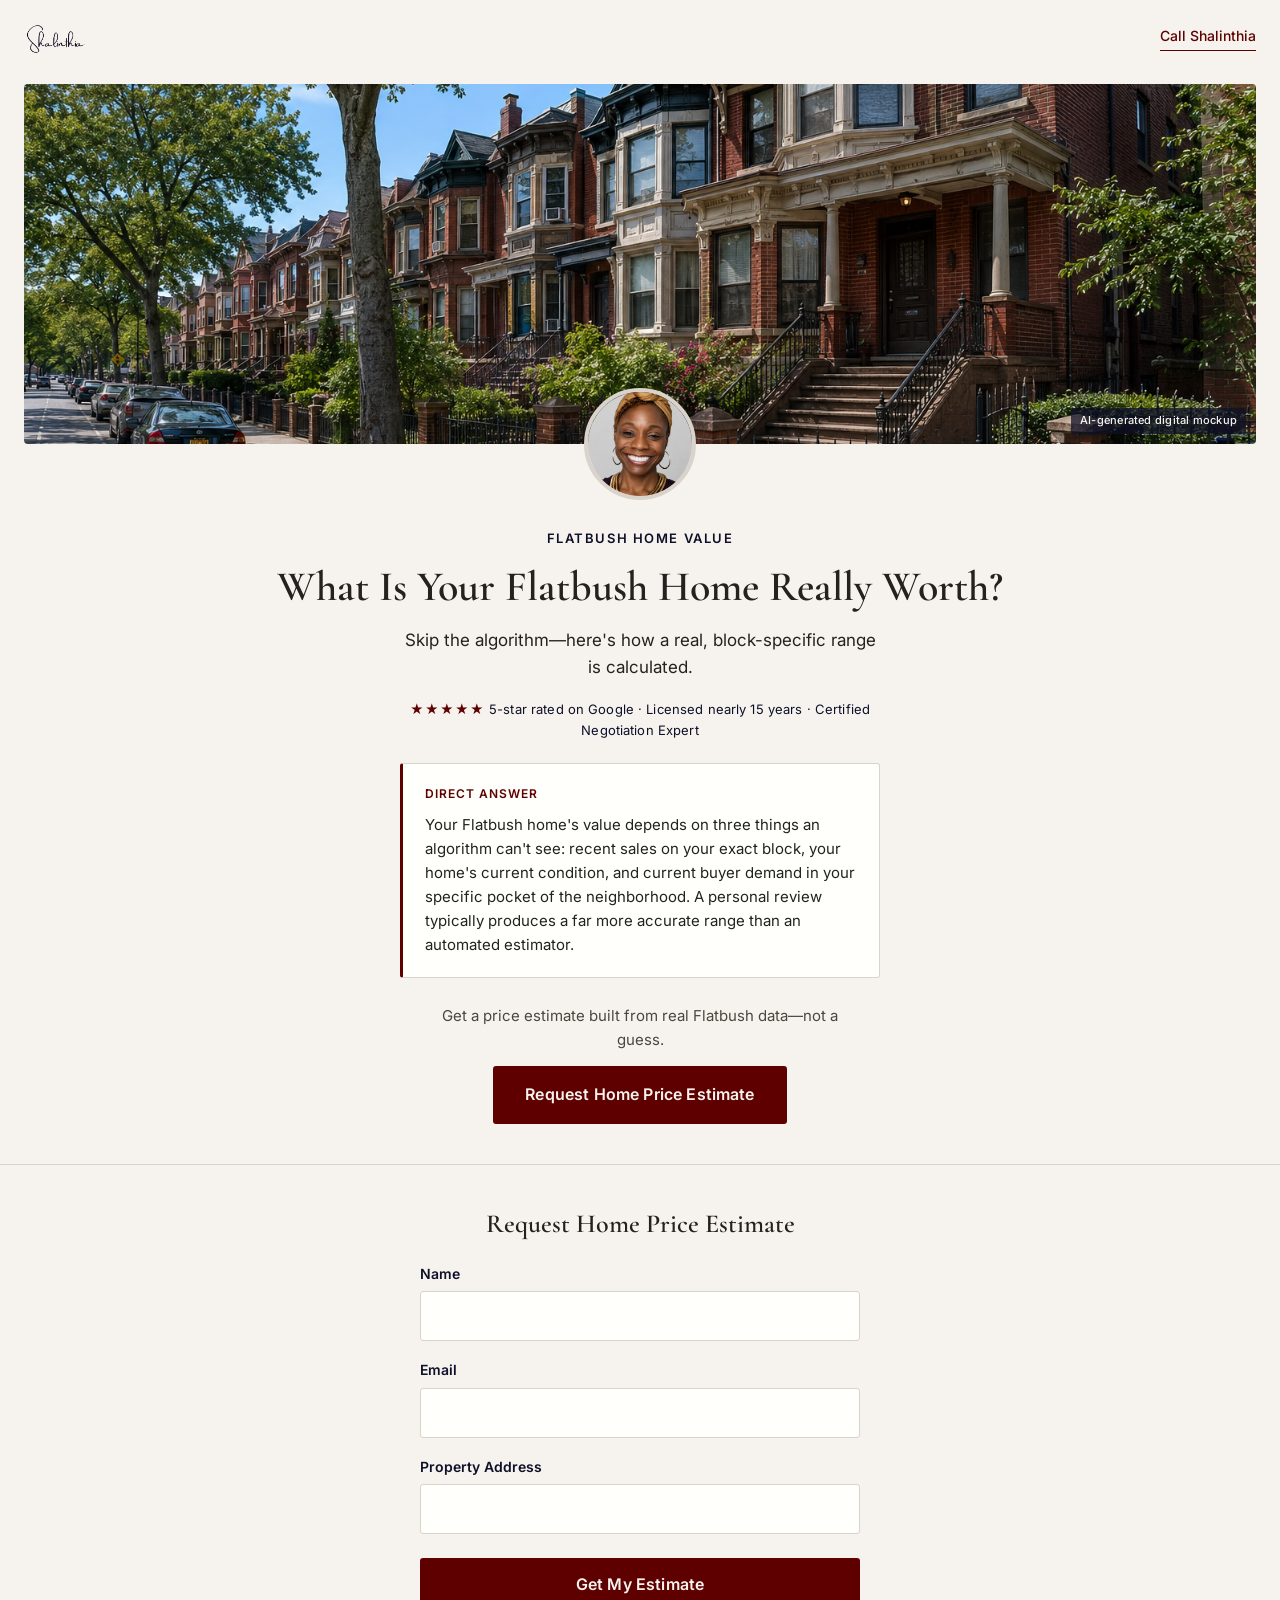
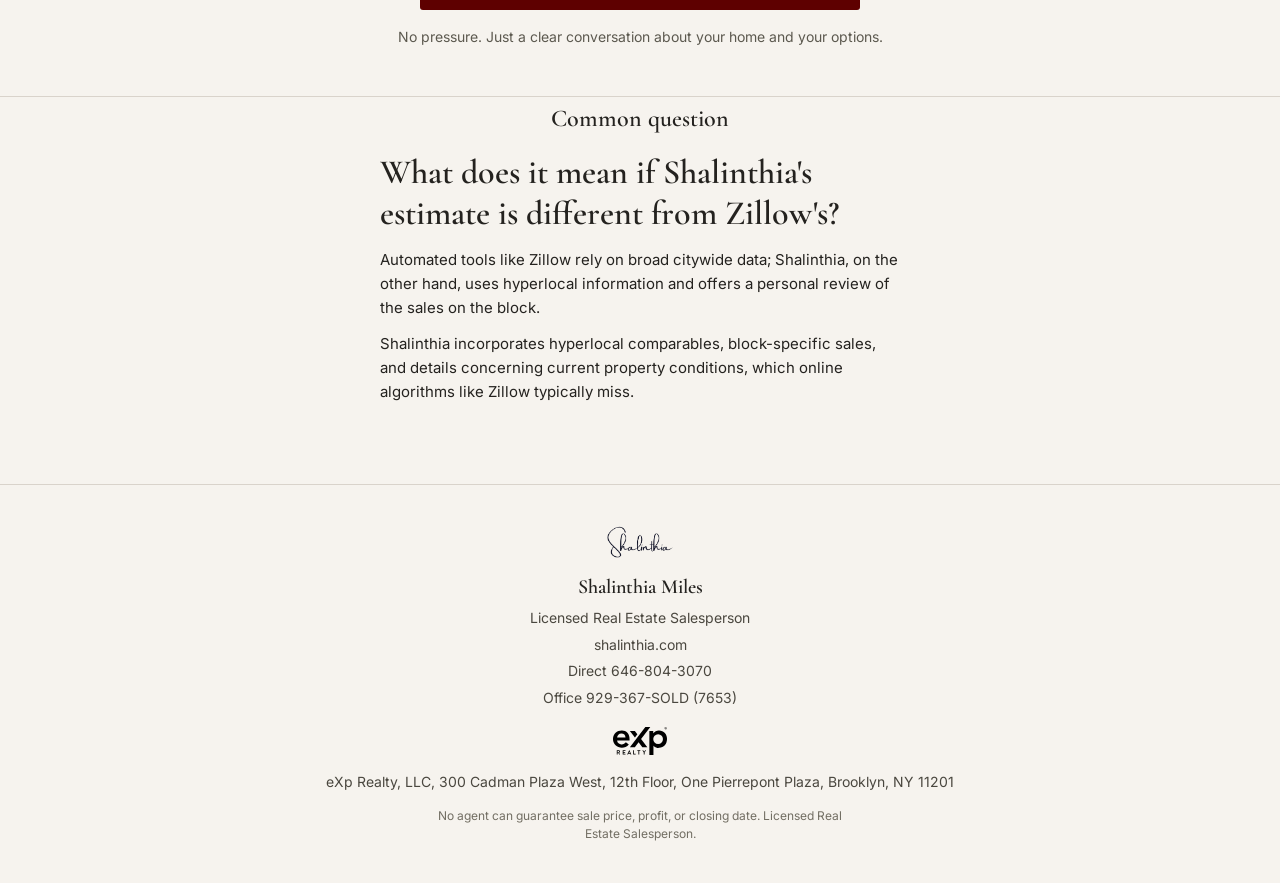
==== commit b5d42518: "The Agency review's eight fixes before merging - HDFC landing and tool pages: "Direct 646-804-3070" " ====
--- a/neighborhoods/flatbush/home-value/index.html
+++ b/neighborhoods/flatbush/home-value/index.html
@@ -354,11 +354,10 @@
     border-top:1px solid var(--divider);
   }
 
-  /* Shalinthia | eXp Realty co-branded logo (BRAND_2026.md) */
-  .footer-cobrand{
-    height:48px;
+  .footer-signature{
+    height:40px;
     width:auto;
-    margin:0 auto 14px;
+    margin:0 auto 10px;
     display:block;
   }
 
@@ -376,6 +375,13 @@
   }
 
   .footer-line a{text-decoration:none;color:#4A473F;}
+
+  .exp-logo{
+    margin:18px auto 16px;
+    height:28px;
+    width:auto;
+    display:block;
+  }
 
   .compliance{
     font-size:12px;
@@ -477,12 +483,6 @@
           <label for="address">Property Address</label>
           <input type="text" id="address" name="address" autocomplete="street-address" required>
         </div>
-        <!-- Consent wording SOS-CONSENT-2026-10-v2 (shared by her website and PESACH forms): exact text, unticked, never required. No mobile field here, so no text box. -->
-        <div class="field consent">
-          <label><input type="checkbox" name="consent_email" value="on"> Yes, email me real estate news, listings and market updates from Shalinthia Miles, Licensed Real Estate Salesperson. I can unsubscribe anytime.</label>
-        </div>
-        <input type="hidden" name="consent_language_version" value="SOS-CONSENT-2026-10-v2">
-        <p class="form-note consent-privacy">Your details are never sold, and your mobile number and text consent are never shared with third parties for marketing purposes. <a href="https://shalinthia.com/privacy">Privacy Policy</a></p>
         <button type="submit" class="btn-primary submit-btn">Get My Estimate</button>
       </form>
       <p class="form-note">No pressure. Just a clear conversation about your home and your options.</p>
@@ -504,12 +504,16 @@
 </main>
 
 <footer>
-  <img class="footer-cobrand" src="images/shalinthia-exp-cobrand-black.png" alt="Shalinthia Miles | eXp Realty">
+  <img class="footer-signature" src="images/signature-logo.png" alt="Shalinthia Miles signature">
   <p class="footer-name">Shalinthia Miles</p>
   <p class="footer-line">Licensed Real Estate Salesperson</p>
   <p class="footer-line"><a href="https://shalinthia.com">shalinthia.com</a></p>
-  <p class="footer-line">Direct: <a href="tel:+16468043070">646-804-3070</a></p>
-  <p class="footer-line">24-Hour Office <a href="tel:+19293677653">929-367-SOLD (7653)</a></p>
+  <p class="footer-line">Direct <a href="tel:+16468043070">646-804-3070</a></p>
+  <p class="footer-line">Office <a href="tel:+19293677653">929-367-SOLD (7653)</a></p>
+
+  <!-- eXp Realty approved logo -->
+  <img class="exp-logo" src="images/exp-logo.svg" alt="eXp Realty">
+  <p class="footer-line">eXp Realty, LLC, 300 Cadman Plaza West, 12th Floor, One Pierrepont Plaza, Brooklyn, NY 11201</p>
 
   <p class="compliance">No agent can guarantee sale price, profit, or closing date. Licensed Real Estate Salesperson.</p>
 </footer>
